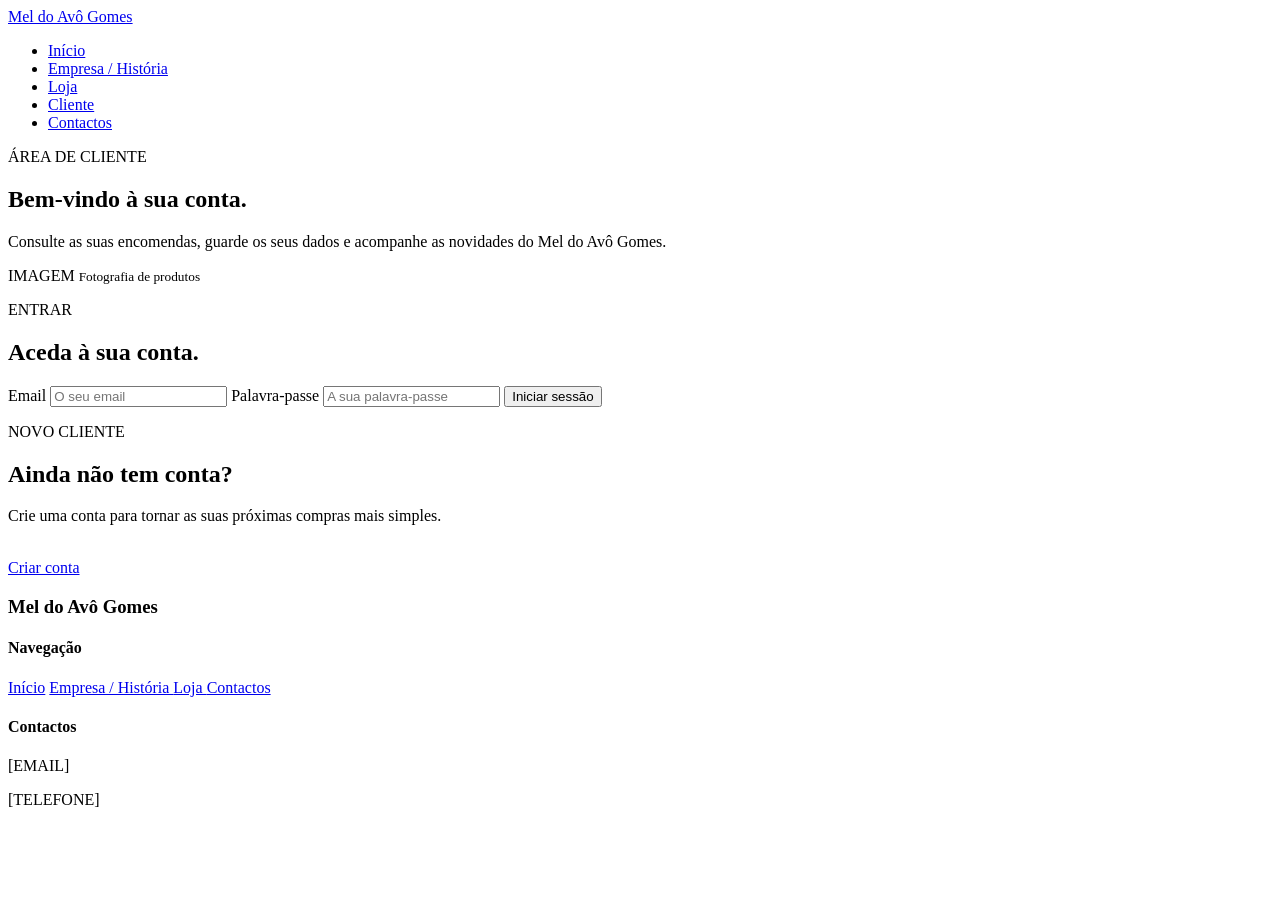
==== cliente.html @ 3cfab0e8 "Add files via upload" ====
<!DOCTYPE html>
<html lang="pt-PT">
<head>
<meta charset="UTF-8">
<meta name="viewport"

content="width=device-width, initial-scale=1.0">
<title>Cliente | Mel do Avô Gomes</title>
<link rel="stylesheet" href="style.css">
</head>
<body>

<header>
<nav class="navbar">
<a href="index.html" class="logo">

Mel do Avô Gomes
</a>
<ul class="menu">
<li>
<a href="index.html">

Início
</a>
</li>
<li>
<a href="empresa.html">

Empresa / História
</a>
</li>
<li>
<a href="loja.html">

Loja
</a>
</li>
<li>
<a href="cliente.html" class="ativo">

Cliente
</a>
</li>
<li>
<a href="contactos.html">

Contactos
</a>
</li>
</ul>
</nav>
</header>

<section class="hero">
<div class="hero-text">
<p class="subtitulo">

ÁREA DE CLIENTE
</p>
<h1>

Bem-vindo à sua conta.
</h1>
<p>

Consulte as suas encomendas,

guarde os seus dados e acompanhe

as novidades do Mel do Avô Gomes.
</p>
</div>
<div class="imagem-placeholder">
<span>

IMAGEM
</span>
<small>

Fotografia de produtos
</small>
</div>
</section>

<section class="secao">
<div class="titulo-secao">
<p class="subtitulo">

ENTRAR
</p>
<h2>

Aceda à sua conta.
</h2>
</div>

<form class="formulario">
<label>

Email
</label>
<input

type="email"

placeholder="O seu email"
>

<label>

Palavra-passe
</label>
<input

type="password"

placeholder="A sua palavra-passe"
>

<button class="botao" type="button">

Iniciar sessão
</button>
</form>
</section>

<section class="secao produtos">
<div class="titulo-secao">
<p class="subtitulo">

NOVO CLIENTE
</p>
<h2>

Ainda não tem conta?
</h2>
<p>

Crie uma conta para tornar as suas

próximas compras mais simples.
</p>
<br>
<a href="#" class="botao">

Criar conta
</a>
</div>
</section>

<footer>
<div>
<h3>Mel do Avô Gomes</h3>
</div>
<div>
<h4>Navegação</h4>
<a href="index.html">Início</a>
<a href="empresa.html">

Empresa / História
</a>
<a href="loja.html">

Loja
</a>
<a href="contactos.html">

Contactos
</a>
</div>
<div>
<h4>Contactos</h4>
<p>[EMAIL]</p>
<p>[TELEFONE]</p>
</div>
</footer>
</body>
</html>
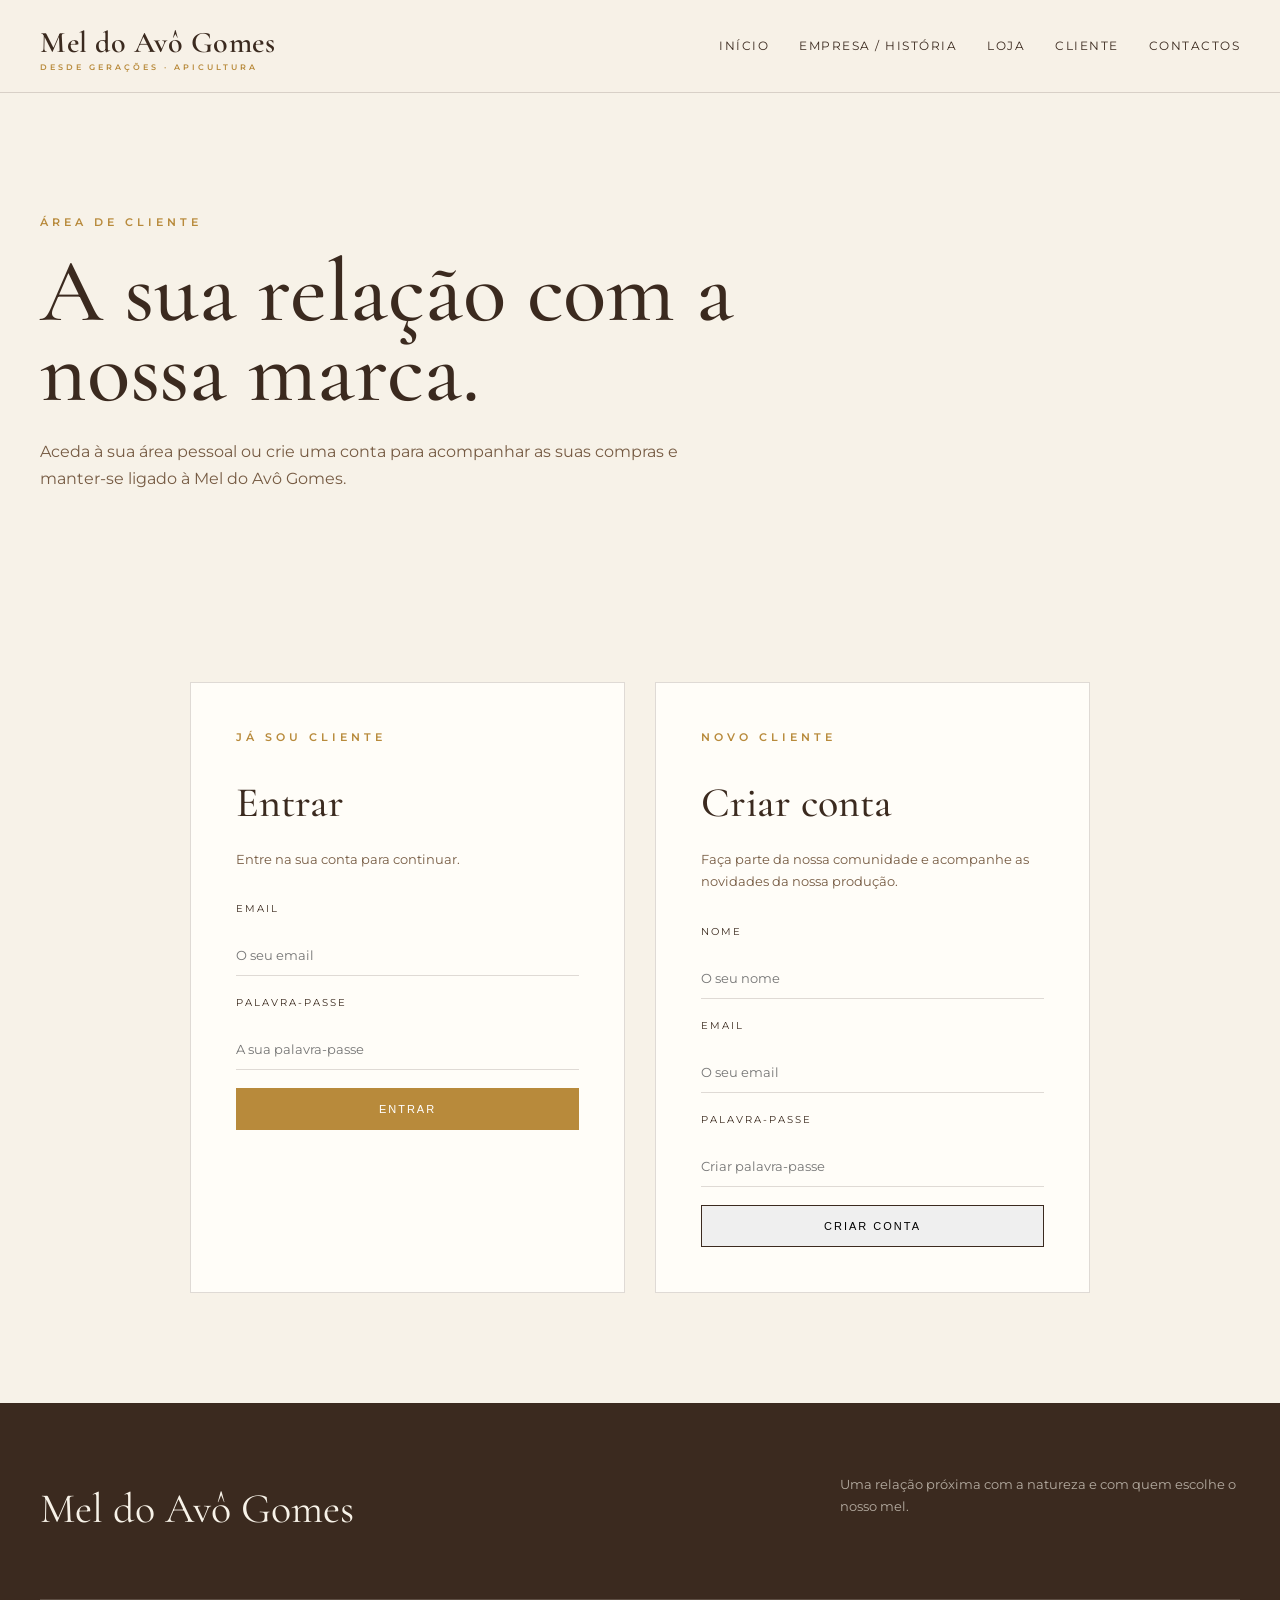
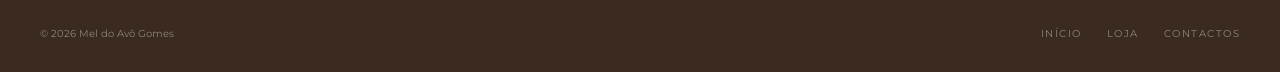
==== commit 813a4986: "Add files via upload" ====
--- a/cliente.html
+++ b/cliente.html
@@ -2,176 +2,187 @@
 <html lang="pt-PT">
 <head>
 <meta charset="UTF-8">
-<meta name="viewport"
-
-content="width=device-width, initial-scale=1.0">
-<title>Cliente | Mel do Avô Gomes</title>
+<meta name="viewport" content="width=device-width, initial-scale=1.0">
+<title>Área de Cliente | Mel do Avô Gomes</title>
 <link rel="stylesheet" href="style.css">
 </head>
 <body>
-
 <header>
-<nav class="navbar">
+<div class="navbar">
 <a href="index.html" class="logo">
 
-Mel do Avô Gomes
+            Mel do Avô Gomes
+<small>Desde gerações · Apicultura</small>
 </a>
-<ul class="menu">
-<li>
-<a href="index.html">
-
-Início
-</a>
-</li>
-<li>
-<a href="empresa.html">
-
-Empresa / História
-</a>
-</li>
-<li>
-<a href="loja.html">
-
-Loja
-</a>
-</li>
-<li>
-<a href="cliente.html" class="ativo">
-
-Cliente
-</a>
-</li>
-<li>
-<a href="contactos.html">
-
-Contactos
-</a>
-</li>
-</ul>
+<nav>
+<a href="index.html">Início</a>
+<a href="empresa.html">Empresa / História</a>
+<a href="loja.html">Loja</a>
+<a href="cliente.html">Cliente</a>
+<a href="contactos.html">Contactos</a>
 </nav>
+</div>
 </header>
 
-<section class="hero">
-<div class="hero-text">
-<p class="subtitulo">
+<main>
+<section class="pagina-topo">
+<div class="mini-titulo">
 
-ÁREA DE CLIENTE
-</p>
+            Área de Cliente
+</div>
 <h1>
 
-Bem-vindo à sua conta.
+            A sua relação
+
+            com a nossa marca.
 </h1>
 <p>
 
-Consulte as suas encomendas,
+            Aceda à sua área pessoal ou crie uma conta para
 
-guarde os seus dados e acompanhe
+            acompanhar as suas compras e manter-se ligado
 
-as novidades do Mel do Avô Gomes.
+            à Mel do Avô Gomes.
 </p>
-</div>
-<div class="imagem-placeholder">
-<span>
-
-IMAGEM
-</span>
-<small>
-
-Fotografia de produtos
-</small>
-</div>
 </section>
 
 <section class="secao">
-<div class="titulo-secao">
-<p class="subtitulo">
+<div class="cliente-wrapper">
 
-ENTRAR
+<div class="caixa">
+<div class="mini-titulo">
+
+                    Já sou cliente
+</div>
+<h2>Entrar</h2>
+<p>
+
+                    Entre na sua conta para continuar.
 </p>
-<h2>
+<form class="formulario">
+<label for="email">
 
-Aceda à sua conta.
-</h2>
-</div>
-
-<form class="formulario">
-<label>
-
-Email
+                        Email
 </label>
 <input
 
-type="email"
+                        type="email"
 
-placeholder="O seu email"
+                        id="email"
+
+                        placeholder="O seu email"
 >
 
-<label>
+<label for="password">
 
-Palavra-passe
+                        Palavra-passe
 </label>
 <input
 
-type="password"
+                        type="password"
 
-placeholder="A sua palavra-passe"
+                        id="password"
+
+                        placeholder="A sua palavra-passe"
+>
+<button
+
+                        type="button"
+
+                        class="botao botao-dourado">
+
+                        Entrar
+</button>
+</form>
+</div>
+
+<div class="caixa">
+<div class="mini-titulo">
+
+                    Novo cliente
+</div>
+<h2>Criar conta</h2>
+<p>
+
+                    Faça parte da nossa comunidade e acompanhe
+
+                    as novidades da nossa produção.
+</p>
+<form class="formulario">
+<label for="nome">
+
+                        Nome
+</label>
+<input
+
+                        type="text"
+
+                        id="nome"
+
+                        placeholder="O seu nome"
 >
 
-<button class="botao" type="button">
+<label for="novo-email">
 
-Iniciar sessão
+                        Email
+</label>
+<input
+
+                        type="email"
+
+                        id="novo-email"
+
+                        placeholder="O seu email"
+>
+
+<label for="nova-password">
+
+                        Palavra-passe
+</label>
+<input
+
+                        type="password"
+
+                        id="nova-password"
+
+                        placeholder="Criar palavra-passe"
+>
+<button
+
+                        type="button"
+
+                        class="botao">
+
+                        Criar conta
 </button>
 </form>
+</div>
+</div>
 </section>
+</main>
 
-<section class="secao produtos">
-<div class="titulo-secao">
-<p class="subtitulo">
+<footer>
+<div class="footer-interior">
+<div class="footer-topo">
+<div class="footer-logo">
 
-NOVO CLIENTE
-</p>
-<h2>
-
-Ainda não tem conta?
-</h2>
+                Mel do Avô Gomes
+</div>
 <p>
 
-Crie uma conta para tornar as suas
+                Uma relação próxima com a natureza
 
-próximas compras mais simples.
+                e com quem escolhe o nosso mel.
 </p>
-<br>
-<a href="#" class="botao">
-
-Criar conta
-</a>
 </div>
-</section>
-
-<footer>
-<div>
-<h3>Mel do Avô Gomes</h3>
+<div class="footer-bottom">
+<span>© 2026 Mel do Avô Gomes</span>
+<div class="footer-links">
+<a href="index.html">Início</a>
+<a href="loja.html">Loja</a>
+<a href="contactos.html">Contactos</a>
 </div>
-<div>
-<h4>Navegação</h4>
-<a href="index.html">Início</a>
-<a href="empresa.html">
-
-Empresa / História
-</a>
-<a href="loja.html">
-
-Loja
-</a>
-<a href="contactos.html">
-
-Contactos
-</a>
 </div>
-<div>
-<h4>Contactos</h4>
-<p>[EMAIL]</p>
-<p>[TELEFONE]</p>
 </div>
 </footer>
 </body>
--- a/style.css
+++ b/style.css
@@ -0,0 +1,1232 @@
+/* =====================================================
+
+   MEL DO AVÔ GOMES
+
+   ESTILO GERAL
+
+===================================================== */
+
+@import url('https://fonts.googleapis.com/css2?family=Cormorant+Garamond:wght@400;500;600;700&family=Montserrat:wght@300;400;500;600&display=swap');
+
+:root {
+
+    --creme: #f7f2e8;
+
+    --creme-escuro: #eee4d2;
+
+    --castanho: #3b2a1f;
+
+    --castanho-claro: #765b43;
+
+    --dourado: #b88a3b;
+
+    --dourado-claro: #d7b56d;
+
+    --branco: #fffdf8;
+
+    --linha: rgba(59, 42, 31, 0.16);
+
+}
+
+* {
+
+    margin: 0;
+
+    padding: 0;
+
+    box-sizing: border-box;
+
+}
+
+html {
+
+    scroll-behavior: smooth;
+
+}
+
+body {
+
+    background: var(--creme);
+
+    color: var(--castanho);
+
+    font-family: 'Montserrat', Arial, sans-serif;
+
+    font-weight: 400;
+
+    line-height: 1.7;
+
+}
+
+a {
+
+    color: inherit;
+
+    text-decoration: none;
+
+}
+
+img {
+
+    max-width: 100%;
+
+    display: block;
+
+}
+
+/* =====================================================
+
+   HEADER
+
+===================================================== */
+
+header {
+
+    width: 100%;
+
+    background: rgba(247, 242, 232, 0.96);
+
+    border-bottom: 1px solid var(--linha);
+
+    position: relative;
+
+    z-index: 10;
+
+}
+
+.navbar {
+
+    max-width: 1280px;
+
+    margin: auto;
+
+    min-height: 92px;
+
+    padding: 0 40px;
+
+    display: flex;
+
+    align-items: center;
+
+    justify-content: space-between;
+
+    gap: 30px;
+
+}
+
+.logo {
+
+    font-family: 'Cormorant Garamond', Georgia, serif;
+
+    font-size: 30px;
+
+    font-weight: 600;
+
+    letter-spacing: 0.5px;
+
+    white-space: nowrap;
+
+}
+
+.logo small {
+
+    display: block;
+
+    font-family: 'Montserrat', Arial, sans-serif;
+
+    font-size: 8px;
+
+    letter-spacing: 3px;
+
+    text-transform: uppercase;
+
+    color: var(--dourado);
+
+    margin-top: -7px;
+
+}
+
+nav {
+
+    display: flex;
+
+    align-items: center;
+
+    gap: 30px;
+
+}
+
+nav a {
+
+    font-size: 12px;
+
+    text-transform: uppercase;
+
+    letter-spacing: 1.5px;
+
+    position: relative;
+
+    padding: 8px 0;
+
+}
+
+nav a::after {
+
+    content: "";
+
+    position: absolute;
+
+    left: 0;
+
+    bottom: 0;
+
+    width: 0;
+
+    height: 1px;
+
+    background: var(--dourado);
+
+    transition: 0.3s;
+
+}
+
+nav a:hover::after {
+
+    width: 100%;
+
+}
+
+/* =====================================================
+
+   BOTÕES
+
+===================================================== */
+
+.botao {
+
+    display: inline-block;
+
+    padding: 14px 27px;
+
+    border: 1px solid var(--castanho);
+
+    font-size: 11px;
+
+    text-transform: uppercase;
+
+    letter-spacing: 2px;
+
+    transition: 0.3s;
+
+}
+
+.botao:hover {
+
+    background: var(--castanho);
+
+    color: var(--creme);
+
+}
+
+.botao-dourado {
+
+    background: var(--dourado);
+
+    border-color: var(--dourado);
+
+    color: white;
+
+}
+
+.botao-dourado:hover {
+
+    background: var(--castanho);
+
+    border-color: var(--castanho);
+
+}
+
+/* =====================================================
+
+   HERO
+
+===================================================== */
+
+.hero {
+
+    min-height: 650px;
+
+    max-width: 1280px;
+
+    margin: auto;
+
+    padding: 70px 40px;
+
+    display: grid;
+
+    grid-template-columns: 1fr 1fr;
+
+    align-items: center;
+
+    gap: 70px;
+
+}
+
+.hero-text {
+
+    max-width: 570px;
+
+}
+
+.mini-titulo {
+
+    color: var(--dourado);
+
+    text-transform: uppercase;
+
+    letter-spacing: 4px;
+
+    font-size: 11px;
+
+    font-weight: 600;
+
+    margin-bottom: 20px;
+
+}
+
+h1,
+
+h2,
+
+h3 {
+
+    font-family: 'Cormorant Garamond', Georgia, serif;
+
+    font-weight: 500;
+
+}
+
+.hero h1 {
+
+    font-size: clamp(55px, 7vw, 90px);
+
+    line-height: 0.95;
+
+    margin-bottom: 30px;
+
+}
+
+.hero h1 span {
+
+    color: var(--dourado);
+
+}
+
+.hero p {
+
+    color: var(--castanho-claro);
+
+    max-width: 520px;
+
+    font-size: 15px;
+
+    margin-bottom: 35px;
+
+}
+
+.hero-botoes {
+
+    display: flex;
+
+    gap: 15px;
+
+    flex-wrap: wrap;
+
+}
+
+/* =====================================================
+
+   IMAGENS / PLACEHOLDERS
+
+===================================================== */
+
+.imagem-principal {
+
+    height: 570px;
+
+    background:
+
+        linear-gradient(
+
+            135deg,
+
+            rgba(184, 138, 59, 0.15),
+
+            rgba(59, 42, 31, 0.18)
+
+        );
+
+    position: relative;
+
+    overflow: hidden;
+
+}
+
+.imagem-principal::before {
+
+    content: "FOTOGRAFIA DO MEL";
+
+    position: absolute;
+
+    inset: 0;
+
+    display: flex;
+
+    align-items: center;
+
+    justify-content: center;
+
+    color: rgba(59, 42, 31, 0.5);
+
+    font-size: 11px;
+
+    letter-spacing: 3px;
+
+}
+
+.imagem-principal img {
+
+    width: 100%;
+
+    height: 100%;
+
+    object-fit: cover;
+
+    position: relative;
+
+    z-index: 1;
+
+}
+
+/* =====================================================
+
+   SECÇÕES
+
+===================================================== */
+
+.secao {
+
+    max-width: 1280px;
+
+    margin: auto;
+
+    padding: 110px 40px;
+
+}
+
+.secao-cabecalho {
+
+    max-width: 700px;
+
+    margin-bottom: 55px;
+
+}
+
+.secao-cabecalho h2 {
+
+    font-size: clamp(42px, 5vw, 65px);
+
+    line-height: 1;
+
+    margin-bottom: 20px;
+
+}
+
+.secao-cabecalho p {
+
+    color: var(--castanho-claro);
+
+}
+
+/* =====================================================
+
+   INTRODUÇÃO
+
+===================================================== */
+
+.introducao {
+
+    background: var(--castanho);
+
+    color: var(--creme);
+
+}
+
+.introducao-interior {
+
+    max-width: 1280px;
+
+    margin: auto;
+
+    padding: 105px 40px;
+
+    display: grid;
+
+    grid-template-columns: 0.8fr 1.2fr;
+
+    gap: 100px;
+
+    align-items: center;
+
+}
+
+.introducao h2 {
+
+    font-size: clamp(45px, 5vw, 70px);
+
+    line-height: 0.95;
+
+}
+
+.introducao p {
+
+    color: rgba(247, 242, 232, 0.75);
+
+    margin-bottom: 25px;
+
+}
+
+.linha-dourada {
+
+    width: 70px;
+
+    height: 1px;
+
+    background: var(--dourado);
+
+    margin: 25px 0;
+
+}
+
+/* =====================================================
+
+   PRODUTOS
+
+===================================================== */
+
+.produtos-grid {
+
+    display: grid;
+
+    grid-template-columns: repeat(3, 1fr);
+
+    gap: 25px;
+
+}
+
+.produto {
+
+    background: var(--branco);
+
+    border: 1px solid var(--linha);
+
+    transition: 0.35s;
+
+}
+
+.produto:hover {
+
+    transform: translateY(-8px);
+
+    box-shadow: 0 18px 45px rgba(59, 42, 31, 0.10);
+
+}
+
+.produto-imagem {
+
+    height: 360px;
+
+    background: var(--creme-escuro);
+
+    position: relative;
+
+    overflow: hidden;
+
+}
+
+.produto-imagem::after {
+
+    content: "ADICIONAR FOTOGRAFIA";
+
+    position: absolute;
+
+    inset: 0;
+
+    display: flex;
+
+    justify-content: center;
+
+    align-items: center;
+
+    color: rgba(59, 42, 31, 0.45);
+
+    font-size: 10px;
+
+    letter-spacing: 2px;
+
+}
+
+.produto-imagem img {
+
+    width: 100%;
+
+    height: 100%;
+
+    object-fit: cover;
+
+    position: relative;
+
+    z-index: 2;
+
+}
+
+.produto-info {
+
+    padding: 25px;
+
+}
+
+.produto-info h3 {
+
+    font-size: 30px;
+
+    margin-bottom: 8px;
+
+}
+
+.produto-info p {
+
+    color: var(--castanho-claro);
+
+    font-size: 13px;
+
+    margin-bottom: 20px;
+
+}
+
+.preco {
+
+    color: var(--dourado);
+
+    font-size: 18px;
+
+    font-weight: 600;
+
+}
+
+/* =====================================================
+
+   PRODUTOS EM 4 COLUNAS
+
+===================================================== */
+
+.produtos-grid.quatro {
+
+    grid-template-columns: repeat(4, 1fr);
+
+}
+
+.produtos-grid.quatro .produto-imagem {
+
+    height: 330px;
+
+}
+
+/* =====================================================
+
+   FRASE DE DESTAQUE
+
+===================================================== */
+
+.destaque {
+
+    background:
+
+        linear-gradient(
+
+            rgba(59, 42, 31, 0.86),
+
+            rgba(59, 42, 31, 0.86)
+
+        );
+
+    color: white;
+
+    text-align: center;
+
+    padding: 120px 40px;
+
+}
+
+.destaque p {
+
+    color: var(--dourado-claro);
+
+    text-transform: uppercase;
+
+    letter-spacing: 4px;
+
+    font-size: 10px;
+
+    margin-bottom: 25px;
+
+}
+
+.destaque h2 {
+
+    max-width: 900px;
+
+    margin: auto;
+
+    font-size: clamp(42px, 6vw, 75px);
+
+    line-height: 1;
+
+}
+
+/* =====================================================
+
+   VALORES
+
+===================================================== */
+
+.valores {
+
+    display: grid;
+
+    grid-template-columns: repeat(3, 1fr);
+
+    gap: 1px;
+
+    background: var(--linha);
+
+    border: 1px solid var(--linha);
+
+}
+
+.valor {
+
+    background: var(--creme);
+
+    padding: 45px 35px;
+
+}
+
+.valor-numero {
+
+    color: var(--dourado);
+
+    font-family: 'Cormorant Garamond', serif;
+
+    font-size: 24px;
+
+}
+
+.valor h3 {
+
+    font-size: 30px;
+
+    margin: 15px 0;
+
+}
+
+.valor p {
+
+    font-size: 13px;
+
+    color: var(--castanho-claro);
+
+}
+
+/* =====================================================
+
+   PÁGINAS INTERIORES
+
+===================================================== */
+
+.pagina-topo {
+
+    max-width: 1280px;
+
+    margin: auto;
+
+    padding: 120px 40px 80px;
+
+}
+
+.pagina-topo h1 {
+
+    font-size: clamp(55px, 7vw, 95px);
+
+    line-height: 0.9;
+
+    max-width: 850px;
+
+}
+
+.pagina-topo p {
+
+    max-width: 650px;
+
+    color: var(--castanho-claro);
+
+    margin-top: 25px;
+
+}
+
+/* =====================================================
+
+   HISTÓRIA
+
+===================================================== */
+
+.historia-bloco {
+
+    display: grid;
+
+    grid-template-columns: 0.7fr 1.3fr;
+
+    gap: 100px;
+
+    padding: 100px 0;
+
+    border-top: 1px solid var(--linha);
+
+}
+
+.historia-bloco h2 {
+
+    font-size: 48px;
+
+    line-height: 1;
+
+}
+
+.historia-bloco p {
+
+    color: var(--castanho-claro);
+
+    margin-bottom: 20px;
+
+}
+
+.historia-numero {
+
+    color: var(--dourado);
+
+    font-size: 12px;
+
+    letter-spacing: 3px;
+
+}
+
+/* =====================================================
+
+   LOJA
+
+===================================================== */
+
+.loja-intro {
+
+    max-width: 700px;
+
+    margin-bottom: 60px;
+
+}
+
+.loja-intro h2 {
+
+    font-size: 60px;
+
+}
+
+.loja-intro p {
+
+    color: var(--castanho-claro);
+
+}
+
+/* =====================================================
+
+   ÁREA DE CLIENTE
+
+===================================================== */
+
+.cliente-wrapper {
+
+    max-width: 900px;
+
+    margin: auto;
+
+    display: grid;
+
+    grid-template-columns: 1fr 1fr;
+
+    gap: 30px;
+
+}
+
+.caixa {
+
+    background: var(--branco);
+
+    border: 1px solid var(--linha);
+
+    padding: 45px;
+
+}
+
+.caixa h2 {
+
+    font-size: 42px;
+
+    margin-bottom: 10px;
+
+}
+
+.caixa p {
+
+    color: var(--castanho-claro);
+
+    font-size: 13px;
+
+    margin-bottom: 30px;
+
+}
+
+.formulario {
+
+    display: flex;
+
+    flex-direction: column;
+
+    gap: 18px;
+
+}
+
+.formulario label {
+
+    font-size: 10px;
+
+    text-transform: uppercase;
+
+    letter-spacing: 2px;
+
+}
+
+.formulario input,
+
+.formulario textarea {
+
+    width: 100%;
+
+    border: none;
+
+    border-bottom: 1px solid var(--linha);
+
+    background: transparent;
+
+    padding: 12px 0;
+
+    font-family: inherit;
+
+    color: var(--castanho);
+
+    outline: none;
+
+}
+
+.formulario textarea {
+
+    min-height: 130px;
+
+    resize: vertical;
+
+}
+
+.formulario input:focus,
+
+.formulario textarea:focus {
+
+    border-color: var(--dourado);
+
+}
+
+/* =====================================================
+
+   CONTACTOS
+
+===================================================== */
+
+.contactos-grid {
+
+    display: grid;
+
+    grid-template-columns: 0.8fr 1.2fr;
+
+    gap: 80px;
+
+}
+
+.contacto-item {
+
+    margin-bottom: 35px;
+
+}
+
+.contacto-item span {
+
+    color: var(--dourado);
+
+    text-transform: uppercase;
+
+    letter-spacing: 2px;
+
+    font-size: 10px;
+
+}
+
+.contacto-item h3 {
+
+    font-size: 30px;
+
+    margin-top: 5px;
+
+}
+
+.mapa {
+
+    min-height: 420px;
+
+    background: var(--creme-escuro);
+
+    display: flex;
+
+    align-items: center;
+
+    justify-content: center;
+
+    color: var(--castanho-claro);
+
+    text-transform: uppercase;
+
+    letter-spacing: 3px;
+
+    font-size: 10px;
+
+}
+
+/* =====================================================
+
+   FOOTER
+
+===================================================== */
+
+footer {
+
+    background: var(--castanho);
+
+    color: var(--creme);
+
+    padding: 70px 40px 30px;
+
+}
+
+.footer-interior {
+
+    max-width: 1280px;
+
+    margin: auto;
+
+}
+
+.footer-topo {
+
+    display: flex;
+
+    justify-content: space-between;
+
+    gap: 40px;
+
+    padding-bottom: 55px;
+
+    border-bottom: 1px solid rgba(247, 242, 232, 0.18);
+
+}
+
+.footer-logo {
+
+    font-family: 'Cormorant Garamond', serif;
+
+    font-size: 42px;
+
+}
+
+.footer-topo p {
+
+    max-width: 400px;
+
+    color: rgba(247, 242, 232, 0.65);
+
+    font-size: 13px;
+
+}
+
+.footer-links {
+
+    display: flex;
+
+    gap: 25px;
+
+    flex-wrap: wrap;
+
+}
+
+.footer-links a {
+
+    font-size: 10px;
+
+    text-transform: uppercase;
+
+    letter-spacing: 1.5px;
+
+}
+
+.footer-bottom {
+
+    padding-top: 25px;
+
+    display: flex;
+
+    justify-content: space-between;
+
+    color: rgba(247, 242, 232, 0.45);
+
+    font-size: 10px;
+
+}
+
+/* =====================================================
+
+   RESPONSIVO — TELEMÓVEL
+
+===================================================== */
+
+@media (max-width: 900px) {
+
+    .navbar {
+
+        padding: 20px;
+
+        flex-direction: column;
+
+    }
+
+    nav {
+
+        gap: 15px;
+
+        flex-wrap: wrap;
+
+        justify-content: center;
+
+    }
+
+    nav a {
+
+        font-size: 10px;
+
+    }
+
+    .hero,
+
+    .introducao-interior,
+
+    .historia-bloco,
+
+    .contactos-grid {
+
+        grid-template-columns: 1fr;
+
+    }
+
+    .hero {
+
+        padding: 60px 20px;
+
+        gap: 40px;
+
+    }
+
+    .hero h1 {
+
+        font-size: 60px;
+
+    }
+
+    .imagem-principal {
+
+        height: 420px;
+
+    }
+
+    .secao {
+
+        padding: 75px 20px;
+
+    }
+
+    .produtos-grid,
+
+    .produtos-grid.quatro,
+
+    .valores {
+
+        grid-template-columns: 1fr;
+
+    }
+
+    .cliente-wrapper {
+
+        grid-template-columns: 1fr;
+
+    }
+
+    .pagina-topo {
+
+        padding: 80px 20px 50px;
+
+    }
+
+    .pagina-topo h1 {
+
+        font-size: 60px;
+
+    }
+
+    .footer-topo,
+
+    .footer-bottom {
+
+        flex-direction: column;
+
+    }
+
+    footer {
+
+        padding: 60px 20px 25px;
+
+    }
+
+}
+ 
